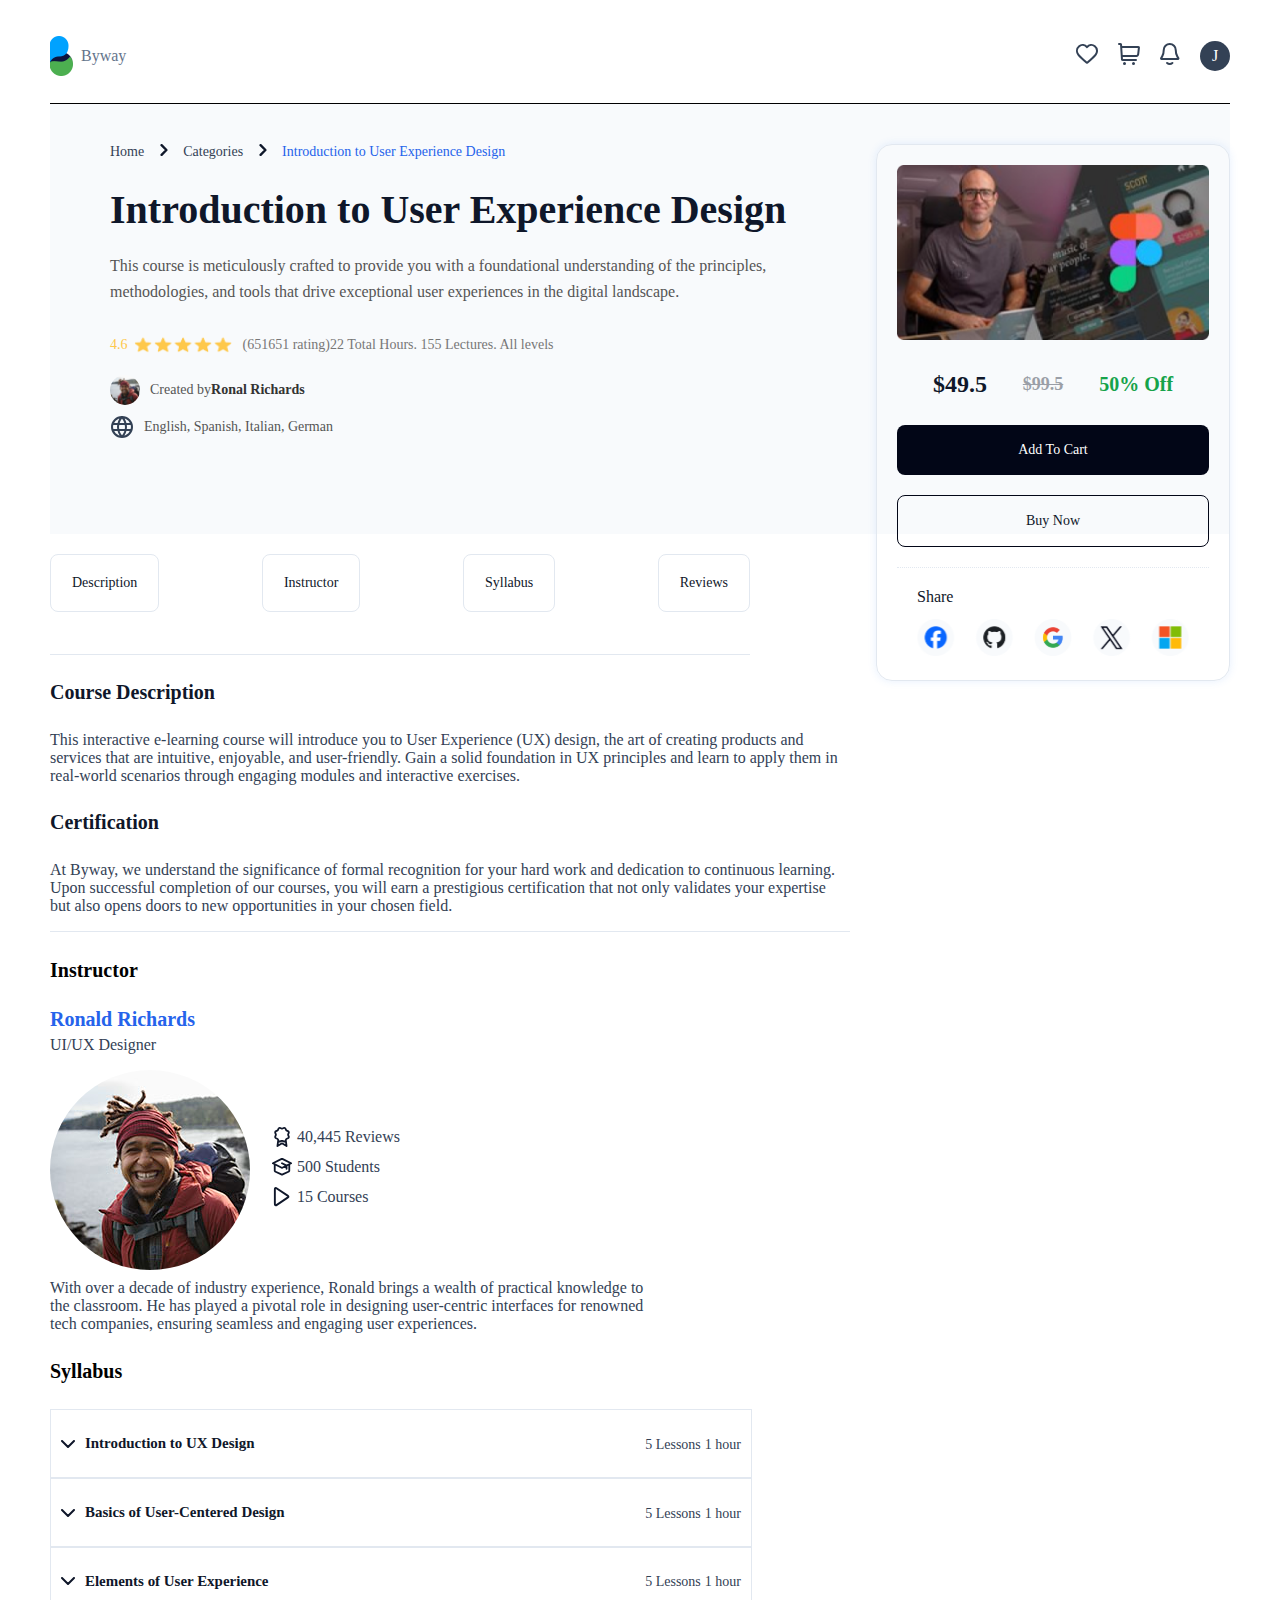
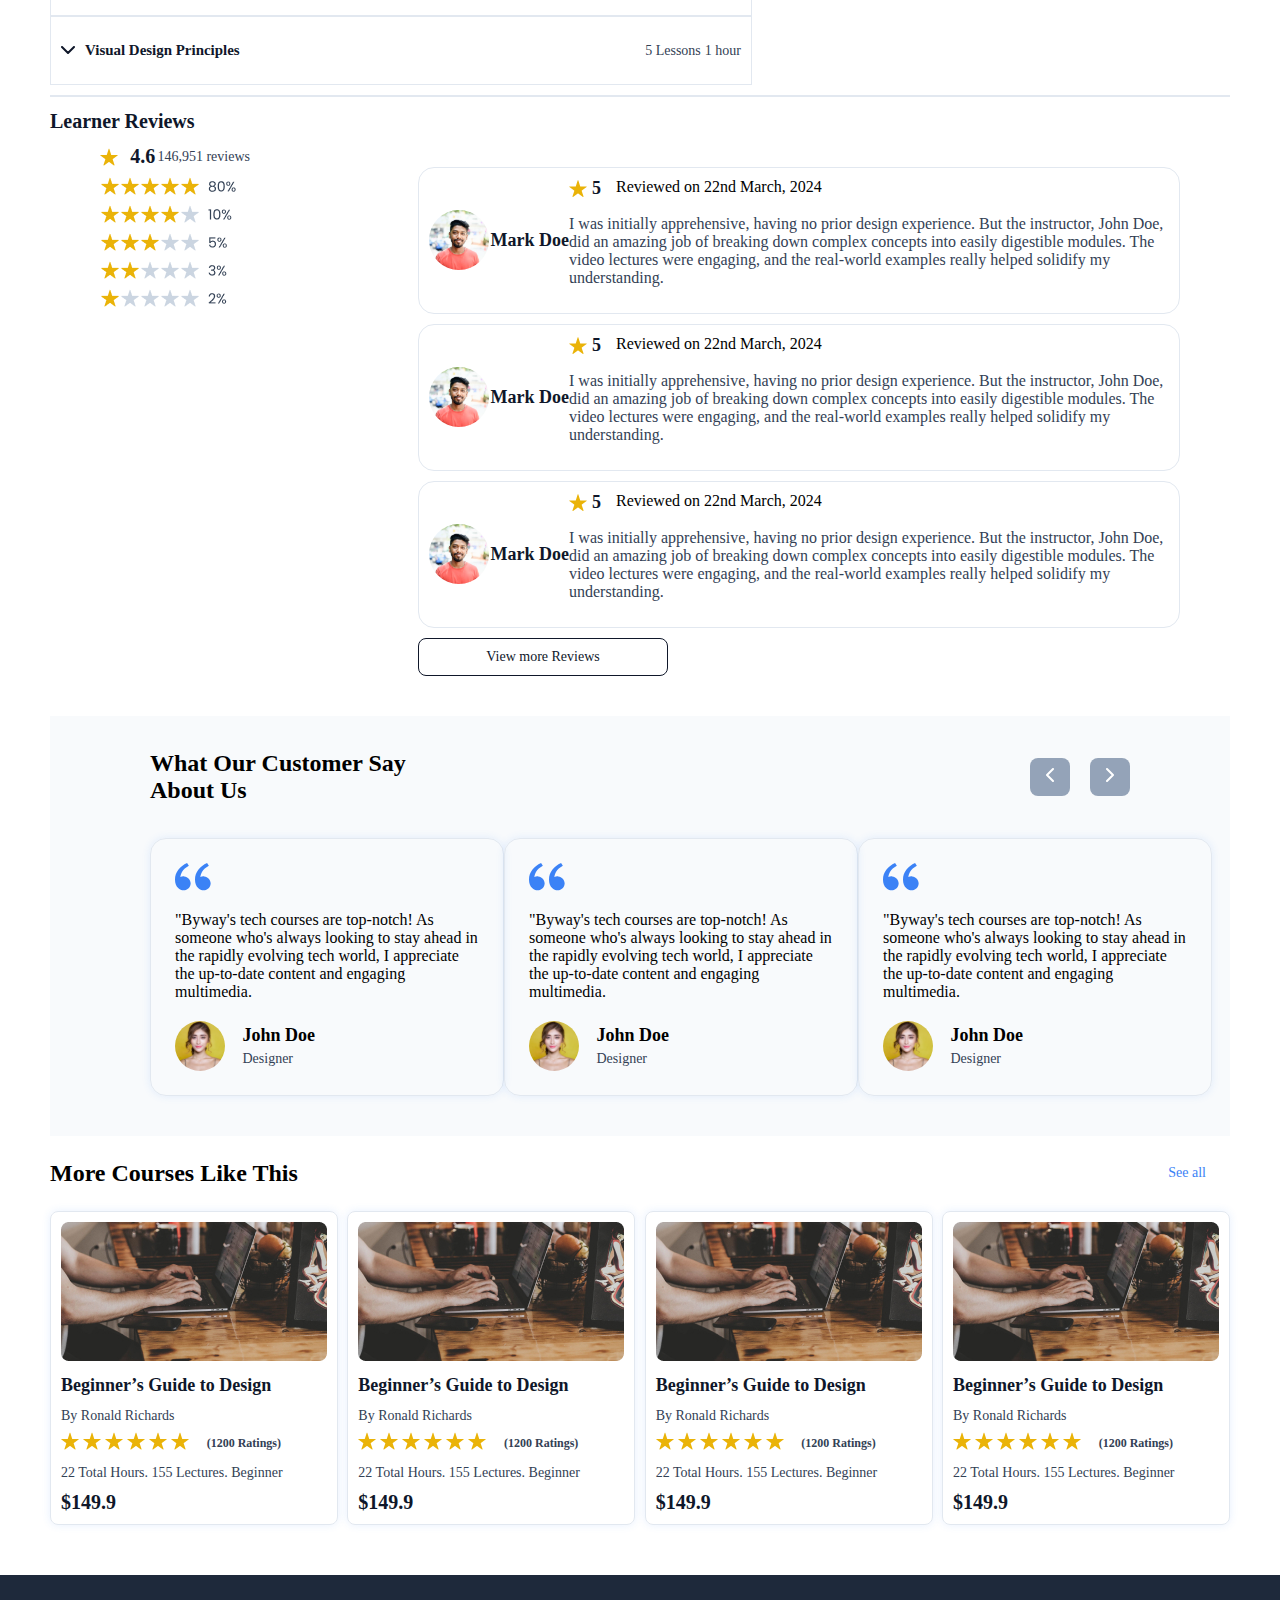
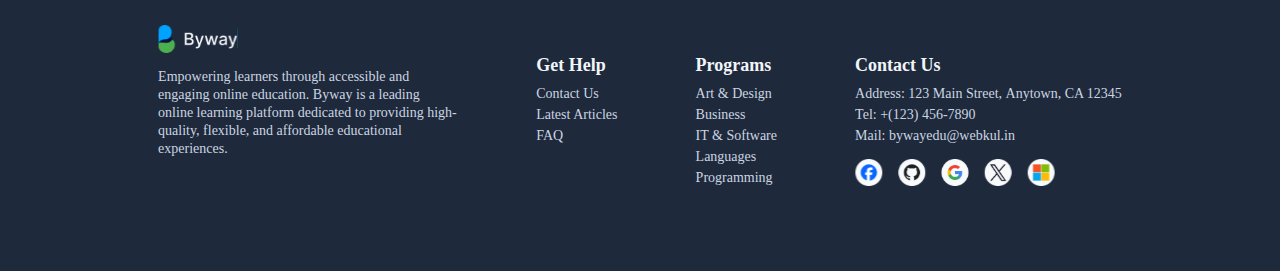
==== home.html @ c7a812f1 "project created" ====
<!DOCTYPE html>
<html lang="en">
<head>
    <meta charset="UTF-8">
    <meta name="viewport" content="width=device-width, initial-scale=1.0">
    <title>Home</title>
    <link rel="stylesheet" href="./css/style.css">
</head>
<body>
  <section id="Wrapper">
    <section class="Container">
        <section class="header">
            <div class="left">
                <a href="./home.html" class="logo">
                    <img src="./images/logo.svg" alt="Logo">
                    <h6>Byway</h6>
                </a>
            </div>
            <div class="right">
                <a href="">
                   <img src="./images/wishlist.svg" alt="">
                </a>
                <a href="" class="">
                    <img src="./images/cart.svg" alt="cart">
                </a>
                <a href="" class="">
                    <img src="./images/bell.svg" alt="">
                </a>
                <a href="" class="J-Bg">
                    J
                </a>
            </div>
        </section>
        <section class="Spotlight">
            <div class="left">
                <div class="Top">
                    <a href="">
                    <span>Home</span>
                    <img src="./images/short-arrow-right-black.svg" alt="">
                    <span>Categories</span>
                    <img src="./images/short-arrow-right-black.svg" alt="">
                    <span class="Diff">Introduction to User Experience Design</span>
                    </a>
                </div>
                <h1>Introduction to User Experience Design</h1>
                <p>This course is meticulously crafted to provide you with a foundational understanding of the principles,
                     methodologies, and tools that drive exceptional user experiences in the digital landscape.</p>
                 <div class="Bottom">
                    <span class="Rating">4.6 </span>
                    <img src="./images/Rating.png" alt="5star-Rating">
                    <span >(651651 rating)</span>
                    <span>22 Total Hours. 155 Lectures. All levels</span>
                 </div>  
                 <div class="Author">
                    <img src="./images/span-8.svg" alt="">
                    <span>Created by</span>
                    <a href="">Ronal Richards</a>
                 </div>
                 <div class="Language">
                    <img src="./images/globe-02.svg" alt="Language image">
                    <span>English, Spanish, Italian, German</span>
                 </div>
            </div>
            <div class="right">
                <img src="./images/spotlight 2png.png" alt="">
                <div class="Price">
                    <h3>$49.5</h3>
                    <h5>$99.5</h5>
                    <h4>50% Off</h4>
                </div>
                <div class="Spotlight-Button">
                    <a href="" class="spotlightButton">Add To Cart</a>
                    <a href="" class="spotlightButton">Buy Now</a>
                </div>
             
                <div class="Share">
                    <p>Share</p>
                    <a href="https://www.facebook.com"><img src="./images/image 3.svg" alt=""></a>
                </div>
            </div>
        </section>
        <section class="Courses-Description">
            <div class="CourseHead">
                <div class="Button">
                    <a href="">Description</a>
                </div>
                <div class="Button">
                    <a href="">Instructor</a>
                </div>
                <div class="Button">
                    <a href="">Syllabus</a>
                </div>
                <div class="Button">
                    <a href="">Reviews</a>
                </div>
            </div>
            <div class="CoursesDescription">
                <h4>Course Description</h4>
                <p>This interactive e-learning course will introduce you to User Experience (UX) design, the art of creating products and services that are intuitive, enjoyable, and user-friendly.
                     Gain a solid foundation in UX principles and learn to apply them in real-world scenarios through engaging modules and interactive exercises. 
                </p>
                <h4>Certification</h4>
                <p>
                    At Byway, we understand the significance of formal recognition for your hard work and dedication to continuous learning. Upon successful completion of our courses, you will earn a prestigious certification 
                    that not only validates your expertise but also opens doors to new opportunities in your chosen field.
                </p>
            </div>
            <div class="Instractor">
                <h4>Instructor</h4>
                <h4>Ronald Richards</h4>
                <p>UI/UX Designer</p>
                <div class="InstructorCard">
                    <div class="left">
                        <img src="./images/span-8.svg" alt="">
                    </div>
                    <div class="right">
                        <div class="icon">
                            <img src="./images/achive.svg" alt="">
                            <p>40,445 Reviews</p>
                        </div>
                        <div class="icon">
                            <img src="./images/cap.svg" alt="">
                            <p>500 Students</p>
                        </div>
                        <div class="icon">
                            <img src="./images/play.svg" alt="">
                            <p>15 Courses</p>
                        </div>
                    </div>
                </div>
                <p>
                    With over a decade of industry experience, Ronald brings a wealth of practical knowledge to the classroom. He has played a pivotal role in designing user-centric
                    interfaces for renowned tech companies, ensuring seamless and engaging user experiences.
                </p>
            </div>
            <div class="Sylabus">
                    <h4>Syllabus</h4>
                    <div class="Dropdown">
                        <div class="left">
                            <a href="">
                                <img src="./images/arrow-down.svg" alt="">
                                <h5>Introduction to UX Design</h5>
                            </a>
                        </div>
                        <div class="right">
                            <span>5 Lessons</span>
                            <span>1 hour</span>
                        </div>
                    </div>
                    <div class="Dropdown">
                        <div class="left">
                            <a href="">
                                <img src="./images/arrow-down.svg" alt="">
                                <h5>Basics of User-Centered Design</h5>
                            </a>
                        </div>
                        <div class="right">
                            <span>5 Lessons</span>
                            <span>1 hour</span>
                        </div>
                    </div>
                    <div class="Dropdown">
                        <div class="left">
                            <a href="">
                                <img src="./images/arrow-down.svg" alt="">
                                <h5>Elements of User Experience</h5>
                            </a>
                        </div>
                        <div class="right">
                            <span>5 Lessons</span>
                            <span>1 hour</span>
                        </div>
                    </div>
                    <div class="Dropdown">
                        <div class="left">
                            <a href="">
                                <img src="./images/arrow-down.svg" alt="">
                                <h5>Visual Design Principles</h5>
                            </a>
                        </div>
                        <div class="right">
                            <span>5 Lessons</span>
                            <span>1 hour</span>
                        </div>
                    </div>
            </div>
        </section>
        <section class="Review">
            <h1>Learner Reviews</h1>
            <div class="Container">
                <div class="Left">
                    <div class="rate">
                        <img src="./images/star.svg" alt="star">
                        <h2>4.6</h2>
                        <span>146,951 reviews</span>
                    </div>
                    <img src="./images/stars.png" alt="">
                </div>
                <div class="Right">
                    <div class="ReviewCard">
                        <div class="LeftItem">
                            <img src="./images/span-6.svg" alt="">
                            <h5>Mark Doe</h5>
                        </div>
                        <div class="RightItem">
                            <div class="ItemHead">
                                <img src="./images/star.svg" alt="">
                                <h5>5</h5>
                                <span>Reviewed on 22nd March, 2024</span>
                            </div>
                            <p>
                                I was initially apprehensive, having no prior design experience. But the instructor, John Doe, did an amazing job of breaking down complex concepts into easily digestible modules.
                                The video lectures were engaging, and the real-world examples really helped solidify my understanding.
                            </p>
                        </div>
                    </div>
                    <div class="ReviewCard">
                        <div class="LeftItem">
                            <img src="./images/span-6.svg" alt="">
                            <h5>Mark Doe</h5>
                        </div>
                        <div class="RightItem">
                            <div class="ItemHead">
                                <img src="./images/star.svg" alt="">
                                <h5>5</h5>
                                <span>Reviewed on 22nd March, 2024</span>
                            </div>
                            <p>
                                I was initially apprehensive, having no prior design experience. But the instructor, John Doe, did an amazing job of breaking down complex concepts into easily digestible modules.
                                The video lectures were engaging, and the real-world examples really helped solidify my understanding.
                            </p>
                        </div>
                    </div>
                    <div class="ReviewCard">
                        <div class="LeftItem">
                            <img src="./images/span-6.svg" alt="">
                            <h5>Mark Doe</h5>
                        </div>
                        <div class="RightItem">
                            <div class="ItemHead">
                                <img src="./images/star.svg" alt="">
                                <h5>5</h5>
                                <span>Reviewed on 22nd March, 2024</span>
                            </div>
                            <p>
                                I was initially apprehensive, having no prior design experience. But the instructor, John Doe, did an amazing job of breaking down complex concepts into easily digestible modules.
                                The video lectures were engaging, and the real-world examples really helped solidify my understanding.
                            </p>
                        </div>
                    </div>
                    <div class="button">
                        <a href="">View more Reviews</a>
                    </div>
                </div>
            </div>
        </section>
        <section id="Quotes-Cards">
            <div class="Card-Header">
                <div class="left">
                    <h3>What Our Customer Say About Us</h3>
                </div>
                <div class="right">
                    <div class="arrow">
                        <a href=""><img src="./images/short-arrow-left.svg" alt=""></a>
                    </div>
                    <div class="arrow">
                        <a href=""><img src="./images/short-arrow-right.svg" alt=""></a>
                    </div>
                </div>
            </div>
            <div class="Quotes">
                <div class="Item-Card">
                    <img src="./images/quotes.svg" alt="">
                    <p>"Byway's tech courses are top-notch! As someone who's always looking to stay ahead in the rapidly evolving tech world, I appreciate the up-to-date content and engaging multimedia. </p>
                    <div class="Card-Bottom">
                        <div class="Bottom-Image">
                            <img src="./images/span-7.svg" alt="">
                        </div>
                        <div class="Card-bottomText">
                            <h5>John Doe</h5>
                            <span>Designer</span>
                        </div>
                    </div>
                </div>
                <div class="Item-Card">
                    <img src="./images/quotes.svg" alt="">
                    <p>"Byway's tech courses are top-notch! As someone who's always looking to stay ahead in the rapidly evolving tech world, I appreciate the up-to-date content and engaging multimedia. </p>
                    <div class="Card-Bottom">
                        <div class="Bottom-Image">
                            <img src="./images/span-7.svg" alt="">
                        </div>
                        <div class="Card-bottomText">
                            <h5>John Doe</h5>
                            <span>Designer</span>
                        </div>
                    </div>
                </div>
                <div class="Item-Card">
                    <img src="./images/quotes.svg" alt="">
                    <p>"Byway's tech courses are top-notch! As someone who's always looking to stay ahead in the rapidly evolving tech world, I appreciate the up-to-date content and engaging multimedia. </p>
                    <div class="Card-Bottom">
                        <div class="Bottom-Image">
                            <img src="./images/span-7.svg" alt="">
                        </div>
                        <div class="Card-bottomText">
                            <h5>John Doe</h5>
                            <span>Designer</span>
                        </div>
                    </div>
                </div>
        </section>
        <section id="Categories">
        <section class="Courses">
            <div class="Course-header">
              <h3>More Courses Like This</h3>
              <a class="Button" href="">See all</a>
            </div>
            <div class="Course-Card">
              <div class="Item-Card">
                <img src="./images/bg.jpg" alt="Course Image" class="CourseImage">
                <h5>Beginner’s Guide to Design</h5>
                <span>By Ronald Richards</span>
                <div class="rating">
                  <div class="left">
                    <img src="./images/star.svg" alt="Star Icon" class="Icon">
                    <img src="./images/star.svg" alt="Star Icon" class="Icon">
                    <img src="./images/star.svg" alt="Star Icon" class="Icon">
                    <img src="./images/star.svg" alt="Star Icon" class="Icon">
                    <img src="./images/star.svg" alt="Star Icon" class="Icon">
                    <img src="./images/star.svg" alt="Star Icon" class="Icon">
                  </div>
                  <div class="right">
                    <p>(1200 Ratings)</p>
                  </div>
                </div>
                <span>22 Total Hours. 155 Lectures. Beginner</span>
                <h4>$149.9</h4>
              </div>
              <div class="Item-Card">
                <img src="./images/bg.jpg" alt="Course Image" class="CourseImage">
                <h5>Beginner’s Guide to Design</h5>
                <span class="author">By Ronald Richards</span>
                <div class="rating">
                  <div class="left">
                    <img src="./images/star.svg" alt="Star Icon" class="Icon">
                    <img src="./images/star.svg" alt="Star Icon" class="Icon">
                    <img src="./images/star.svg" alt="Star Icon" class="Icon">
                    <img src="./images/star.svg" alt="Star Icon" class="Icon">
                    <img src="./images/star.svg" alt="Star Icon" class="Icon">
                    <img src="./images/star.svg" alt="Star Icon" class="Icon">
                  </div>
                  <div class="right">
                    <p>(1200 Ratings)</p>
                  </div>
                </div>
                <span>22 Total Hours. 155 Lectures. Beginner</span>
                <h4>$149.9</h4>
              </div>
              <div class="Item-Card">
                <img src="./images/bg.jpg" alt="Course Image" class="CourseImage">
                <h5>Beginner’s Guide to Design</h5>
                <span>By Ronald Richards</span>
                <div class="rating">
                  <div class="left">
                    <img src="./images/star.svg" alt="Star Icon" class="Icon">
                    <img src="./images/star.svg" alt="Star Icon" class="Icon">
                    <img src="./images/star.svg" alt="Star Icon" class="Icon">
                    <img src="./images/star.svg" alt="Star Icon" class="Icon">
                    <img src="./images/star.svg" alt="Star Icon" class="Icon">
                    <img src="./images/star.svg" alt="Star Icon" class="Icon">
                  </div>
                  <div class="right">
                    <p>(1200 Ratings)</p>
                  </div>
                </div>
                <span>22 Total Hours. 155 Lectures. Beginner</span>
                <h4>$149.9</h4>
              </div>
              <div class="Item-Card">
                <img src="./images/bg.jpg" alt="Course Image" class="CourseImage">
                <h5>Beginner’s Guide to Design</h5>
                <span>By Ronald Richards</span>
                <div class="rating">
                  <div class="left">
                    <img src="./images/star.svg" alt="Star Icon" class="Icon">
                    <img src="./images/star.svg" alt="Star Icon" class="Icon">
                    <img src="./images/star.svg" alt="Star Icon" class="Icon">
                    <img src="./images/star.svg" alt="Star Icon" class="Icon">
                    <img src="./images/star.svg" alt="Star Icon" class="Icon">
                    <img src="./images/star.svg" alt="Star Icon" class="Icon">
                  </div>
                  <div class="right">
                    <p>(1200 Ratings)</p>
                  </div>
                </div>
                <span>22 Total Hours. 155 Lectures. Beginner</span>
                <h4>$149.9</h4>
              </div>
            </div>
          </section>
        </section>
    </section>
    <section id="Footer">
        <section class="Footer-section">
          <div class="LogoName">
            <div class="top">
              <a href="./home.html">
                <img src="./images/image 4.svg" alt="">
              </a>
            </div>
         
            <div class="bottom">
              <span>Empowering learners through accessible and engaging online education.
              Byway is a leading online learning
              platform dedicated to providing high-quality, flexible, and affordable educational experiences. </span>
            </div>
          </div>
          <div class="help">
            <h5>Get Help</h5>
            <a href="" class="button-Text">Contact Us</a>
            <a href="" class="button-Text">Latest Articles</a>
            <a href="" class="button-Text">FAQ</a>
          </div>
          <div class="help">
            <h5>Programs</h5>
            <a href="" class="button-Text">Art & Design</a>
            <a href="" class="button-Text">Business</a>
            <a href="" class="button-Text">IT & Software</a>
            <a href="" class="button-Text">Languages</a>
            <a href="" class="button-Text">Programming</a>
          </div>
          <div class="help">
            <h5>Contact Us</h5>
            <a href="" class="button-Text">Address: 123 Main Street, Anytown, CA 12345</a>
            <a href="" class="button-Text">Tel: +(123) 456-7890</a>
            <a href="" class="button-Text">Mail: bywayedu@webkul.in</a>
            <a href="https://www.facebook.com/" class="image">
              <img src="./images/image 3.svg" alt="scial-medias" class="social">
            </a>
          </div>
        </section>
  </section>
    
</body>
</html>
---- css/style.css ----
/* Reset some basic styles */
body, html, div, section, a {
    margin: 0;
    padding: 0;
}


#wrapper {
    width: 100%;
}

.Container {
    margin: 0 auto;
    padding: 0px  50px;
}

.header {
    padding-top: 10px;
    display: flex;
    justify-content: space-between;
    border-bottom: 1px solid #000;

}

.header .left {
}
.header .logo{
    text-decoration: none;
    display: flex;
    align-items: center;
}

.header .logo img {
    height: 40px;
}
.header .logo h6{
    font-size: 16px;
    font-weight: 500;
    color: #64748B;
}

.header .right {
    display: flex;
    align-items: center;
}

.header .right a {
    margin-left: 20px;
    text-decoration: none;
    color: #333;
}
.header .right a.J-Bg{
    width: 30px;
    height: 30px;
    border-radius:15px;
    color: #fff;
    background: #334155;
    display: flex;
    align-items: center;
    justify-content: center;
    font-size: 16px;
    font-weight: 500;
}

.right .Login, .header .right .signup {
    padding: 10px 20px;
    border: 1px solid #333;
    border-radius: 5px;
    transition: background 0.3s ease;
}

.header .right .Login:hover, .header .right .signup:hover {
    background: #333;
    color: #fff;
}

.header .right .signup {
    background: #f4f4f4;
    color: #333;
}

.header .right .signup:hover {
    background: #333;
    color: #fff;
}
section.content{
    display: flex;
    justify-content: space-between;
    margin-top:40px;
    margin-bottom: 20px;
}
section.content div.left {
    width:400px;
}
section.content div.left h1{
    font-size: 40px;
    font-weight: 700;
    line-height: 48px;
}
section.content div.left p{
    font-size: 16px;
    font-weight: 400;
    line-height: 25.6px;
}
section.content div.left a.button{
    padding:10px 24px;
    background: #3B82F6;
    border-radius: 8px;
    font-size: 14px;
    font-weight: 500;
    color:#fff;
    text-decoration: none;
   
    
}
section.content div.right{
    margin-right: 40px;
}
#count{}
#count div.Container {
    background: #F8FAFC;
    height: auto; 
    min-height: 100px;
    display: flex;
    justify-content: space-between;
    align-items: center; 
    padding: 10px 40px; 
}

#count div.Container div.Number {
    display: flex;
    flex-direction: column;
    align-items: center;
    border-right: 4px dotted  #E2E8F0;
    padding-right: 100px; 
}
#count div.Container div.Number:last-child{
    padding-right: 0;
    border-right: none;
}

#count div.Container div.Number h2 {
    font-size: 32px;
    font-weight: 600;
    color: #0F172A;
    margin: 0; 
}

#count div.Container div.Number p {
    font-size: 14px;
    font-weight: 400;
    color: #0F172A;
    margin: 0; 
    padding-top: 5px;
}
section#Categories{
}

section#Categories section.Cards{}
section#Categories section.Cards div.header{
    display: flex;
    justify-content: space-between;
    border-bottom: none;
    align-items: center;
    margin-top: 20px;
    margin-bottom: 20px;
}
section#Categories section.Cards div.header h3{
    font-size: 24px;
    font-weight: 600;
    color: #0F172A;
}
section#Categories section.Cards div.header a.Button{
    padding: 10px 24px;
    border-radius: 8px;
    text-decoration: none;
    font-size: 14px;
    font-weight: 500;
    color: #3B82F6;
}
section#Categories section.Cards div.Courses{
    display: flex;
    justify-content: space-between;
}
section#Categories section.Cards div.Courses div.Category-card{
    padding: 20px 60px;
    box-shadow: 0px 0px 8px 0px #3B82F61F;
    display: flex;
    flex-direction: column;
    align-items:center;
    border: 1px solid #E2E8F0;
    border-radius: 16px;
}
section#Categories section.Cards div.Courses div.Category-card h4{
    font-size: 20px;
    font-weight: 600;
    color:  #0F172A;
    margin: 0;
}
section#Categories section.Cards div.Courses div.Category-card p{
    font-size: 16px;
    font-weight: 400;
    color: #0F172A;
    margin-top: 10px;
}
section#Categories section.Cards div.Courses div.Category-card div.Icon-Bg{
    width: 70px;
    height: 70px;
    border-radius: 50%;
    background:  #E0F2FE;
    display: flex;
    justify-content: center;
    align-items: center;
    margin-bottom: 10px;
}
#Categories section.Courses{

}
#Categories section.Courses div.Course-header{
    display: flex;
    justify-content: space-between;
    border: none;
    align-items: center;

}
#Categories section.Courses div.Course-header h3{
    font-size: 24px;
    font-weight: 600;
}
#Categories section.Courses div.Course-header a.Button{
    text-decoration: none;
    padding: 10px 24px;
    border-radius: 8px;
    font-size: 14px;
    color: #3B82F6;

 
}
#Categories section.Courses div.Course-Card{
    display: flex;
    justify-content: space-between;
}
#Categories section.Courses div.Course-Card div.Item-Card{
    box-shadow: 0px 0px 8px 0px #3B82F61F;
    border: 1px solid #E2E8F0;
    padding: 10px;
    border-radius: 8px;
}
#Categories section.Courses div.Course-Card div.Item-Card h5{
    font-size: 18px;
    font-weight: 600;
    color:#0F172A;
    margin-top: 10px;
    margin-bottom: 10px;
}
#Categories section.Courses div.Course-Card div.Item-Card span.author{
    font-size: 14px;
    font-weight: 400;
    color: #334155;


}
#Categories section.Courses div.Course-Card div.Item-Card div.rating{
    width: 220px;
    display: flex;
    justify-content: space-between;
    align-items: center;
}
#Categories section.Courses div.Course-Card div.Item-Card div.rating div.right p{
    font-size: 12px;
    font-weight: 600;
    color:#334155;
}
#Categories section.Courses div.Course-Card div.Item-Card span{
    font-size: 14px;
    font-weight: 400;
    color: #334155;
}
#Categories section.Courses div.Course-Card div.Item-Card h4{
    font-size: 20px;
    font-weight: 600;
    color: #0F172A;
    margin-top: 10px;
    margin-bottom: 0;
}
#Categories section.Courses div.Course-Card div.Item-Card div.rating-1{
    display: flex;
    justify-content: space-between;
    align-items: center;
}
#Categories section.Courses div.Course-Card div.Item-Card div.rating-1 div.left div.Ins-Image{
    display: flex;
    justify-content: space-between;
    align-items: center;
}
#Categories section.Courses div.Course-Card div.Item-Card div.rating div.left div.Ins-Image img.Icon{
}
#Categories section.Courses div.Course-Card div.Item-Card div.rating-1 div.left div.Ins-Image p{
  margin-left: 5px;
}
#Quotes-Cards{
    background:  #F8FAFC;
    margin-top: 40px;

}
#Quotes-Cards div.Card-Header{
    display: flex;
    justify-content: space-between;
    align-items: center;
    padding: 10px 100px;
}
#Quotes-Cards div.Card-Header div.left{
    width: 300px;

}
#Quotes-Cards div.Card-Header div.left h3{
    font-size: 24px;
    font-weight: 600;
    color: #000000;
}
#Quotes-Cards div.Card-Header div.right{
    width: 100px;
    display: flex;
    justify-content: space-between;
}
#Quotes-Cards div.Card-Header div.right div.arrow{
    padding: 10px 16px;
    border-radius: 8px;
    background: #94A3B8;
}
#Quotes-Cards div.Card-Header div.right div.arrow img{
    color:#fff;
}
#Quotes-Cards div.Quotes{
    width: 90%;
    display: flex;
    justify-content: space-between;
    align-items: center;
    margin-left: 100px;
}
#Quotes-Cards div.Quotes div.Item-Card{
    width: 400px;
    box-shadow: 0px 0px 8px 0px #3B82F61F;
    border: 1px solid  #E2E8F0;
    border-radius: 16px;
    padding: 24px;
    margin-bottom: 40px;
}
#Quotes-Cards div.Quotes div.Item-Card p{
    font-size: 16px;
    font-weight: 400;
    color: #000000;
    

}
#Quotes-Cards div.Quotes div.Item-Card div.Card-Bottom{
    width: 140px;
    display: flex;
    justify-content: space-between;
    align-items: center;
    margin-top: 20px;
}
#Quotes-Cards div.Quotes div.Item-Card div.Card-Bottom div.Bottom-Image{
    width: 50px;
    height: 50px;
    border-radius: 50%;
    overflow: hidden;
    display: flex;
    align-items: center;
    justify-content: center;
    margin-right: 5px;
}
#Quotes-Cards div.Quotes div.Item-Card div.Card-Bottom div.Bottom-Image img{
    
}
#Quotes-Cards div.Quotes div.Item-Card div.Card-bottomText{
    margin: 0;
    display: flex;
    flex-direction: column;
    align-items: flex-start;
    justify-content: center;
}
#Quotes-Cards div.Quotes div.Item-Card div.Card-bottomText h5{
    font-size: 18px;
    font-weight: 600;
    margin-bottom: 5px;
    margin-top: 0;
}
#Quotes-Cards div.Quotes div.Item-Card div.Card-bottomText span{
    font-size: 14px;
    font-weight: 400;
    color: #334155;
}

#Instruction{}
#Instruction div.Instructor{
    display: flex;
    justify-content: space-between;
    align-items: center;
    padding:50px 200px ;
}
#Instruction div.Instructor div.left{

}
#Instruction div.Instructor div.right{
    width: 500px;
}
#Instruction div.Instructor div.right h4{
    font-size: 20px;
    font-weight: 600;
    color: #000000;
}
#Instruction div.Instructor div.right p{
    font-size: 16px;
    font-weight: 400;
    color: #1D2939;
}
#Instruction div.Instructor div.right a.longButton{
    width: 200px;
    padding: 10px 24px;
    border-radius: 8px;
    background: #020617;
    color: #fff;
    font-size: 14px;
    font-weight: 500;
    text-decoration: none;
    display: flex;
    align-items: center;
}
#Instruction div.Instructor div.right a.longButton img{
    margin-left: 10px;
}
#Instruction div.Instructor div.right a.longButton-1{
    width: 140px;
    padding: 10px 24px;
    border-radius: 8px;
    background: #020617;
    color: #fff;
    font-size: 14px;
    font-weight: 500;
    text-decoration: none;
    display: flex;
    align-items: center;
}
#Instruction div.Instructor div.right a.longButton-1 img{
    margin-left: 10px;
}
#Footer{
    background: #1E293B;
    margin-top: 50px;
}
#Footer  .Footer-section{
    padding-top: 50px;
    padding-left: 80px;
    padding-right: 80px;
    padding-bottom: 80px;
    display: flex;
    justify-content: space-evenly;

}
#Footer  .Footer-section .LogoName {
}
#Footer  .Footer-section .LogoName div.top{
    width: 80px;
    margin-bottom: 10px;
}
#Footer  .Footer-section .LogoName div.top img{
    width: 100%;
}
#Footer  .Footer-section .LogoName div.bottom{
     width: 300px;

}
#Footer  .Footer-section .LogoName div.bottom span{
    font-size: 14px;
    font-weight: 400;
    color:  #CBD5E1;
}
#Footer  .Footer-section .help{
    display: flex;
    flex-direction: column;
}
#Footer  .Footer-section .help h5{
    font-size: 18px;
    font-weight: 600;
    color: #F1F5F9;
    margin-bottom: 10px;
}
#Footer  .Footer-section .help a.button-Text{
    font-size: 14px;
    font-weight: 500;
    text-decoration: none;
    color: #CBD5E1;
    margin-bottom: 5px;

}
#Footer  .Footer-section .help img.social{
    margin-top: 10px;
    width: 200px;
}
.Spotlight {
    padding: 40px 60px;
    display: flex;
    justify-content: space-between;
    background: #F8FAFC;
    height: 350px;
    position: relative;
}

.Spotlight .left {
    max-width: 700px;
}

.Spotlight .Top {
    display: flex;
    align-items: center;
    font-size: 14px;
    color: #777;
    margin-bottom: 20px;
}
.Spotlight .Top a{
    text-decoration: none;
}
.Spotlight .Top a span{
    color: #334155;
    font-size: 14px;
    font-weight: 500;
}
.Spotlight .Top span.Diff{
    color: #2563EB;
}

.Spotlight .Top img {
    margin: 0 10px;
    width: 12px;
    height: 12px;
}

.Spotlight h1 {
    font-size: 40px;
    font-weight: 700;
    margin-bottom: 20px;
    color: #0F172A;
}

.Spotlight p {
    font-size: 16px;
    line-height: 1.6;
    color: #555;
    margin-bottom: 30px;
}

.Spotlight .Bottom {
    display: flex;
    align-items: center;
    font-size: 14px;
    color: #777;
    margin-bottom: 20px;
}

.Spotlight .Bottom .Rating {
    font-weight: 500;
    color:  #FEC84B;
    margin-right: 5px;
}

.Spotlight .Bottom img {
    width: 100px;
    height: 20px;
    margin-right: 10px;
}

.Spotlight .Author,
.Spotlight .Language {
    display: flex;
    align-items: center;
    font-size: 14px;
    color: #555;
    margin-bottom: 10px;
}

.Spotlight .Author img{
    width: 30px;
    height: 30px;
    border-radius: 15px;
    margin-right: 10px;
}
.Spotlight .Language img {
    margin-right: 10px;
    width: 24px;
    height: 24px;
}

.Spotlight .Author a {
    color: #333;
    text-decoration: none;
    font-weight: bold;
}
.Spotlight .right{
    box-shadow: 0px 0px 8px 0px #3B82F61F;
    border: 1px solid #E2E8F0;
    border-radius: 16px;
    padding: 20px;
    position: absolute;
    left: 70%;

}
.Spotlight .right img{
    width: 100%;
}
.Spotlight .right .Price{
    display: flex;
    align-items: center;
    justify-content: space-evenly;
}
.Spotlight .right .Price h3{
    font-size: 24px;
    font-weight: 600;
    color:  #0F172A;
}
.Spotlight .right .Price h5{
    font-size: 18px;
    font-weight: 600;
    color:  #0F172A;
    opacity:0.4;
    text-decoration-line: line-through;
}
.Spotlight .right .Price h4{
    font-size: 20px;
    font-weight: 600;
    color:  #16A34A;
}
.Spotlight .right div.Spotlight-Button{
    display: flex;
    flex-direction: column;

}
.Spotlight .right div.Spotlight-Button a.spotlightButton{
    padding: 10px 24px;
    border-radius: 8px;
    background: #020617;
    color: #fff;
    margin-bottom: 20px;
    text-decoration: none;
    font-size: 14px;
    font-weight: 500;
    display: flex;
    align-items: center;
    justify-content: center;
    height: 30px;

}
.Spotlight .right div.Spotlight-Button a.spotlightButton:nth-child(2){
    border:1px solid  #020617;
    background: transparent;
    color: #0F172A;
    font-size: 14px;
    font-weight: 500;
    margin-bottom: 0;
}
.Spotlight .right div.Share{
    padding: 0px 20px;
    border-top: 1px dotted  #E2E8F0;
    margin-top: 20px;
}
.Spotlight .right div.Share p{
    font-size: 16px;
    font-weight: 500;
    color: #0F172A;
    margin-bottom: 10px;
}
.Spotlight .right div.Share a{}
.Spotlight .right div.Share a img{}
.Courses-Description{
    margin-top: 20px;
    border-bottom: 1px solid #E2E8F0;
}
.Courses-Description div.CourseHead{
    display: flex;
    justify-content: space-between;
    width: 700px;
    margin-bottom: 10px;
    border-bottom: 1px solid #E2E8F0;
    height: 100px;
}
.Courses-Description div.CourseHead div.Button{
    padding: 18px 21px;
    border-radius: 8px;
    border:1px solid #E2E8F0;
    height: 20px;
}
.Courses-Description div.CourseHead div.Button a{
    text-decoration: none;
    font-size: 14px;
    font-weight: 400;
    color:  #0F172A;

}
.Courses-Description div.CoursesDescription{
    width: 800px;
    border-bottom:1px solid #E2E8F0 ;
}
.Courses-Description div.CoursesDescription h4{
    font-size: 20px;
    font-weight: 600;
    color:  #0F172A;
}
.Courses-Description div.CoursesDescription p{
    font-size: 16px;
    font-weight: 400;
    color: #334155;
}
.Courses-Description div.Instractor{
    width: 600px;
}
.Courses-Description div.Instractor h4{
    font-size: 20px;
    font-weight: 600;
}
.Courses-Description div.Instractor h4:nth-child(2){
    color: #2563EB;
    margin-bottom: 0;
}
.Courses-Description div.Instractor p{
    font-size: 16px;
    font-weight: 400;
    color: #334155;
    margin-top: 5px;
}
.Courses-Description div.Instractor div.InstructorCard{
    display: flex;
    justify-content: space-between;
    align-items: center;
    width: 350px;
}
.Courses-Description div.Instractor div.InstructorCard div.left{
    margin-right: 10px;
}
.Courses-Description div.Instractor div.InstructorCard div.left img{
    width: 200px;
    height: 200px;
    border-radius: 100px;
}
.Courses-Description div.Instractor div.InstructorCard div.right{
 

}
.Courses-Description div.Instractor div.InstructorCard div.right div.icon{
    display: flex;
    align-items: center;
    margin-bottom: 10px;
}
.Courses-Description div.Instractor div.InstructorCard div.right div.icon img{
    width: 20px;
    height: 20px;
    margin-right: 5px;
}
.Courses-Description div.Instractor div.InstructorCard div.right p{
    margin: 0;
}
.Courses-Description div.Sylabus{
    border-bottom: 1px solid #E2E8F0  ;
}
.Courses-Description div.Sylabus h4{
    font-size: 20px;
    font-weight: 600;
}
.Courses-Description div.Sylabus{}
.Courses-Description div.Sylabus div.Dropdown{
    display: flex;
    align-items: center;
    justify-content: space-between;
    border: 1px solid #E2E8F0;
    width: 700px;
}
.Courses-Description div.Sylabus div.Dropdown:last-child{
    margin-bottom: 10px;
}
.Courses-Description div.Sylabus div.Dropdown div.left a{
    display: flex;
    align-items: center;
    text-decoration: none;
    font-size: 18px;
    font-weight: 600;
    color: #0F172A;
}
.Courses-Description div.Sylabus div.Dropdown div.left a img{
    margin-right: 10px;
    margin-left: 10px;
}
.Courses-Description div.Sylabus div.Dropdown div.right{
    margin-right: 10px;
}
.Courses-Description div.Sylabus div.Dropdown div.right span{
    font-size: 14px;
    font-weight: 400;
    color: #334155;
}
.Review{}
.Review h1{
    font-size: 20px;
    font-weight: 600;
    color:  #0F172A;
}
.Review div.Container{
    display: flex;
    justify-content: space-between;
}
.Review div.Container div.Left{
    width: 600px;
}
.Review div.Container div.Left div.rate{
    display: flex;
    align-items: center;
    justify-content: space-between;
    width: 150px;
    height: 20px;
    margin-bottom: 10px;
}
.Review div.Container div.Left div.rate img{
    margin-right: 10px;
}
.Review div.Container div.Left div.rate h2{
    font-size: 20px;
    font-weight: 600;
    color: #0F172A;
}
.Review div.Container div.Left div.rate span{
    font-size: 14px;
    font-weight: 500;
    color: #334155;
}
.Review div.Container div.Right{
    flex: 1;
    margin-top: 20px;
}
.Review div.Container div.Right div.ReviewCard{
    border: 1px solid #E2E8F0;
    border-radius: 16px;
    display: flex; 
    align-items: center;
    justify-content: space-between;
    padding: 10px;
    margin-bottom: 10px;
}
.Review div.Container div.Right div.ReviewCard div.LeftItem{
    display: flex;
    align-items: center;
    justify-content: space-between;
    width: 140px;
} 
.Review div.Container div.Right div.ReviewCard div.LeftItem h5{
    font-size: 18px;
    font-weight: 600;
    color: #0F172A;
}
.Review div.Container div.Right div.ReviewCard div.RightItem{
    width: 600px;
    display: flex;
    justify-content: center;
    flex-direction: column;
}

.Review div.Container div.Right div.ReviewCard div.RightItem div.ItemHead{
    display: flex;
}
.Review div.Container div.Right div.ReviewCard div.RightItem div.ItemHead h5{
    margin: 0;
    margin-right: 15px;
    margin-left: 5px;
    font-size: 18px;
    font-weight: 600;
    color: #0F172A;
}
.Review div.Container div.Right div.ReviewCard div.RightItem p{
    font-size: 16px;
    font-weight: 400;
    color:   #334155;
}
.Review div.Container div.Right div.button{
    padding:10px 24px;
    border: 1px solid #0F172A ;
    border-radius: 8px;
    width: 200px;
    display: flex;
    align-items: center;
    justify-content: center;
    margin-top: 10px;
}
.Review div.Container div.Right div.button a{
    text-decoration: none;
    font-size: 14px;
    font-weight: 500;
    color: #0F172A;
}
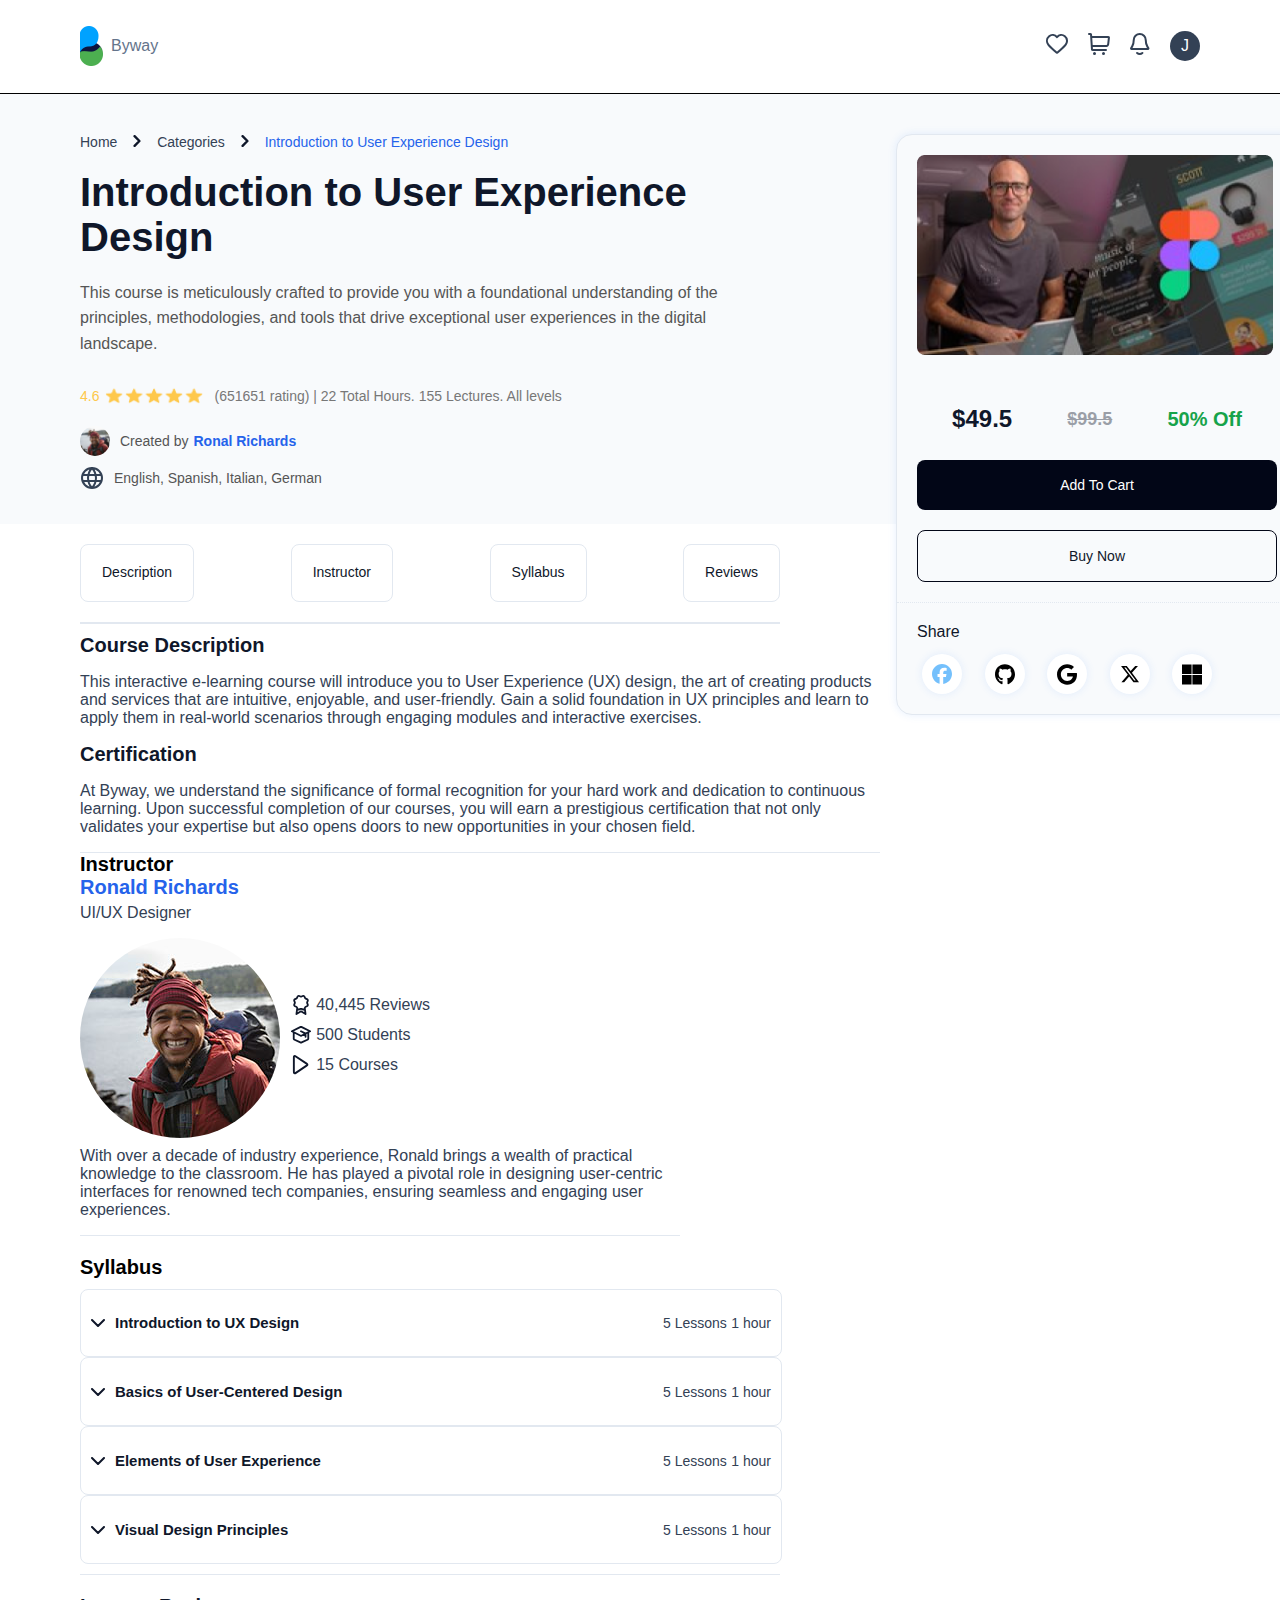
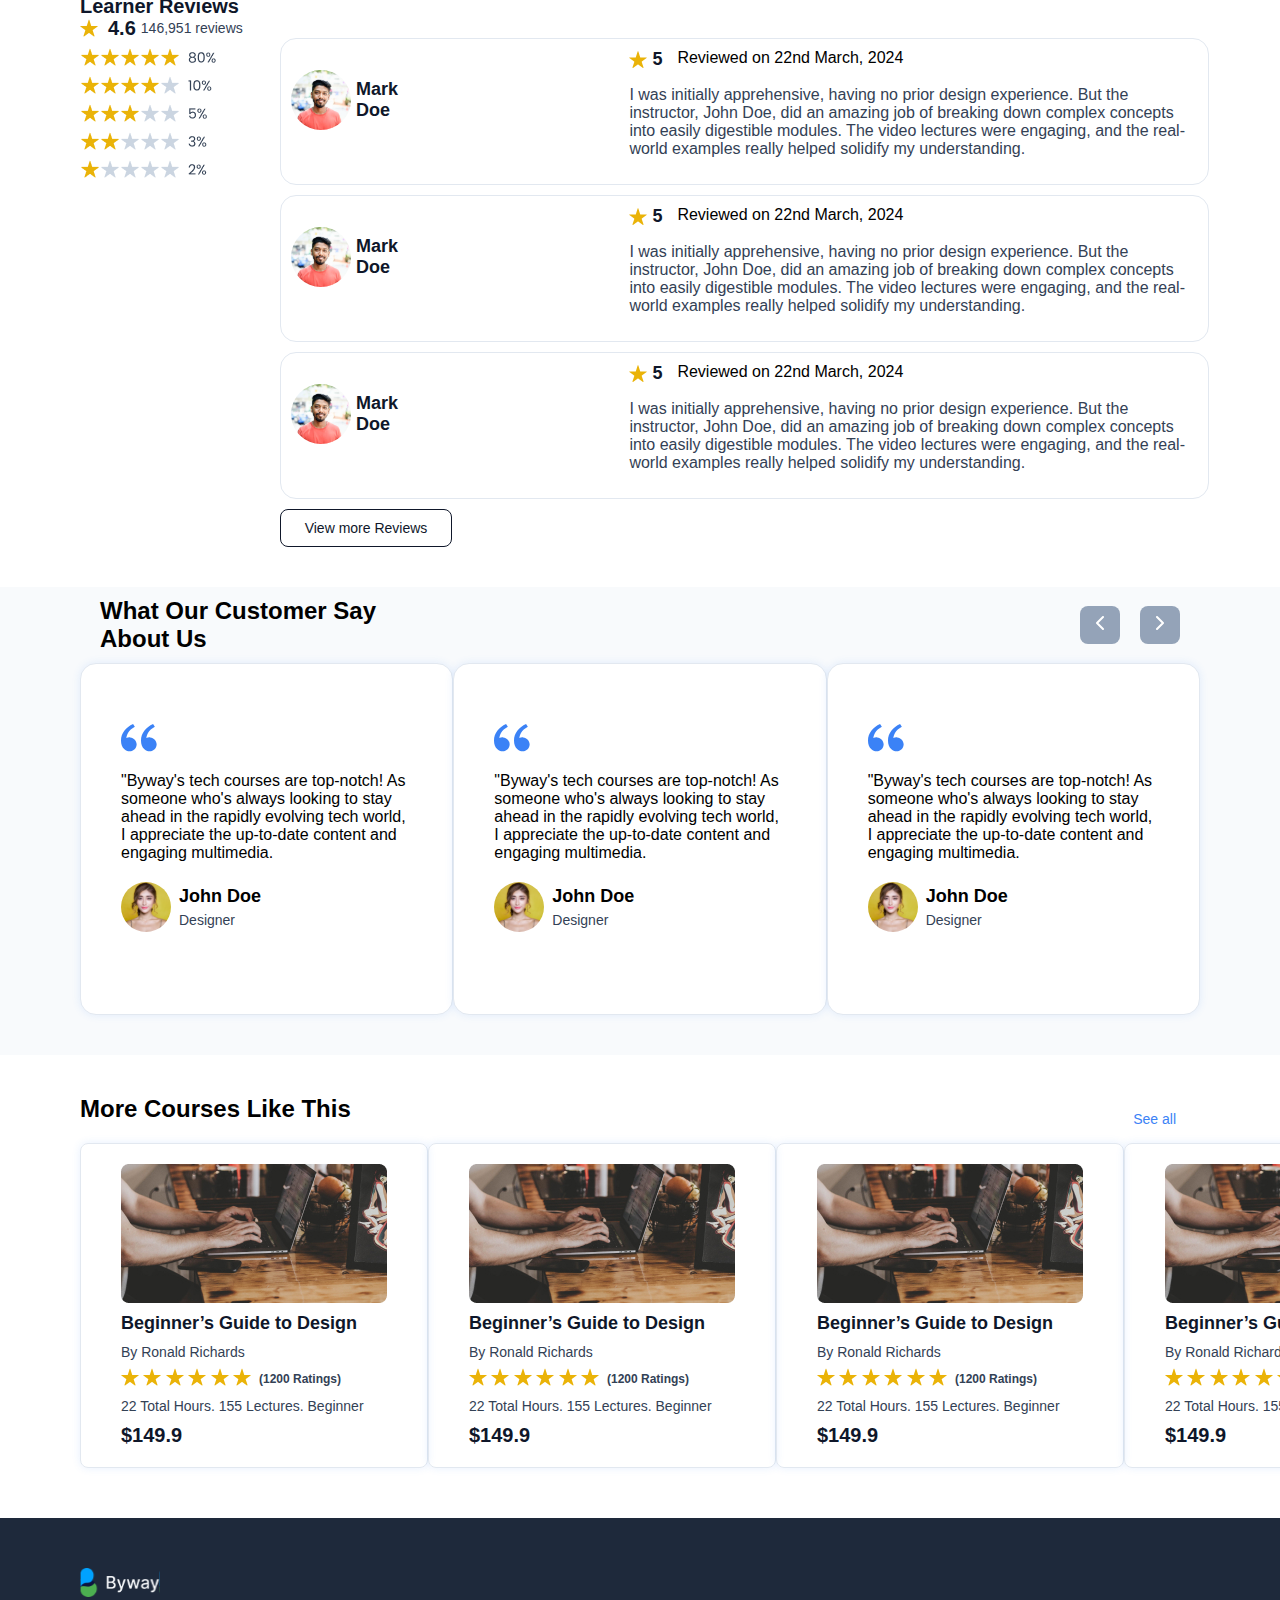
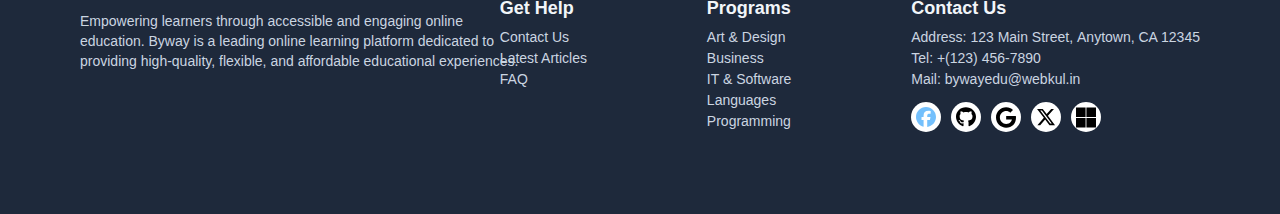
==== commit 21a3c8e9: "updated htnl and css" ====
--- a/home.html
+++ b/home.html
@@ -48,8 +48,9 @@
                  <div class="Bottom">
                     <span class="Rating">4.6 </span>
                     <img src="./images/Rating.png" alt="5star-Rating">
-                    <span >(651651 rating)</span>
-                    <span>22 Total Hours. 155 Lectures. All levels</span>
+                    <span >(651651 rating)
+                        |
+                        22 Total Hours. 155 Lectures. All levels</span>
                  </div>  
                  <div class="Author">
                     <img src="./images/span-8.svg" alt="">
@@ -62,7 +63,7 @@
                  </div>
             </div>
             <div class="right">
-                <img src="./images/spotlight 2png.png" alt="">
+                <img class="first" src="./images/spotlight 2png.png" alt="">
                 <div class="Price">
                     <h3>$49.5</h3>
                     <h5>$99.5</h5>
@@ -75,7 +76,23 @@
              
                 <div class="Share">
                     <p>Share</p>
-                    <a href="https://www.facebook.com"><img src="./images/image 3.svg" alt=""></a>
+                    <div class="Social">
+                        <a href="https://www.facebook.com/" class="image">
+                          <img src="./images/facebook-brands-solid.svg" alt="scial-medias" class="social">
+                        </a>
+                        <a href="https://www.github.com/" class="image">
+                          <img src="./images/github-brands-solid.svg" alt="scial-medias" class="social">
+                        </a>
+                        <a href="https://www.google.com/" class="image">
+                          <img src="./images/google-brands-solid.svg" alt="scial-medias" class="social">
+                        </a>
+                        <a href="https://www.twitter.com/" class="image">
+                          <img src="./images/x-twitter-brands-solid.svg" alt="scial-medias" class="social">
+                        </a>
+                        <a href="https://www.microsoft.com/" class="image">
+                          <img src="./images/microsoft-brands-solid.svg" alt="scial-medias" class="social">
+                        </a>
+                      </div>
                 </div>
             </div>
         </section>
@@ -248,9 +265,9 @@
                             </p>
                         </div>
                     </div>
-                    <div class="button">
-                        <a href="">View more Reviews</a>
-                    </div>
+                    <a class="button" href="#">
+                        View more Reviews
+                    </a>
                 </div>
             </div>
         </section>
@@ -434,9 +451,23 @@
             <a href="" class="button-Text">Address: 123 Main Street, Anytown, CA 12345</a>
             <a href="" class="button-Text">Tel: +(123) 456-7890</a>
             <a href="" class="button-Text">Mail: bywayedu@webkul.in</a>
-            <a href="https://www.facebook.com/" class="image">
-              <img src="./images/image 3.svg" alt="scial-medias" class="social">
-            </a>
+            <div class="Social">
+                <a href="https://www.facebook.com/" class="image">
+                  <img src="./images/facebook-brands-solid.svg" alt="scial-medias" class="social">
+                </a>
+                <a href="https://www.github.com/" class="image">
+                  <img src="./images/github-brands-solid.svg" alt="scial-medias" class="social">
+                </a>
+                <a href="https://www.google.com/" class="image">
+                  <img src="./images/google-brands-solid.svg" alt="scial-medias" class="social">
+                </a>
+                <a href="https://www.twitter.com/" class="image">
+                  <img src="./images/x-twitter-brands-solid.svg" alt="scial-medias" class="social">
+                </a>
+                <a href="https://www.microsoft.com/" class="image">
+                  <img src="./images/microsoft-brands-solid.svg" alt="scial-medias" class="social">
+                </a>
+              </div>
           </div>
         </section>
   </section>
--- a/css/style.css
+++ b/css/style.css
@@ -1,4 +1,12 @@
-/* Reset some basic styles */
+* h1,h2,h3,h4{
+    margin: 0;
+    padding: 0;
+}
+Reset some basic styles
+body, html {
+    font-family: 'Inter', sans-serif;
+}
+
 body, html, div, section, a {
     margin: 0;
     padding: 0;
@@ -11,11 +19,10 @@
 
 .Container {
     margin: 0 auto;
-    padding: 0px  50px;
 }
 
 .header {
-    padding-top: 10px;
+    padding: 0px 80px;
     display: flex;
     justify-content: space-between;
     border-bottom: 1px solid #000;
@@ -45,9 +52,11 @@
 }
 
 .header .right a {
-    margin-left: 20px;
     text-decoration: none;
     color: #333;
+}
+.header .right a img{
+    margin-right: 20px;
 }
 .header .right a.J-Bg{
     width: 30px;
@@ -62,35 +71,30 @@
     font-weight: 500;
 }
 
-.right .Login, .header .right .signup {
+.header .right a.Login{
     padding: 10px 20px;
     border: 1px solid #333;
-    border-radius: 5px;
-    transition: background 0.3s ease;
-}
-
-.header .right .Login:hover, .header .right .signup:hover {
-    background: #333;
-    color: #fff;
-}
-
-.header .right .signup {
-    background: #f4f4f4;
-    color: #333;
-}
-
-.header .right .signup:hover {
-    background: #333;
-    color: #fff;
-}
+    color:#334155    ;
+}
+.header .right a.signup{
+    margin-left: 20px;
+    padding: 10px 20px;
+    background: #334155;
+    color:#FFFFFF;
+
+}
+
 section.content{
     display: flex;
     justify-content: space-between;
+    align-items: center;
     margin-top:40px;
     margin-bottom: 20px;
+    margin-left: 80px;
+    margin-right: 80px;
 }
 section.content div.left {
-    width:400px;
+   max-width: 600px;
 }
 section.content div.left h1{
     font-size: 40px;
@@ -98,12 +102,12 @@
     line-height: 48px;
 }
 section.content div.left p{
-    font-size: 16px;
+    font-size: 18px;
     font-weight: 400;
     line-height: 25.6px;
 }
 section.content div.left a.button{
-    padding:10px 24px;
+    padding:10px 10px;
     background: #3B82F6;
     border-radius: 8px;
     font-size: 14px;
@@ -113,11 +117,13 @@
    
     
 }
-section.content div.right{
-    margin-right: 40px;
-}
-#count{}
-#count div.Container {
+section.content div.right img{
+    width: 500px;
+    height: 100%;
+    margin-right: 60px;
+    background:#FFFFFF;
+}
+#count  {
     background: #F8FAFC;
     height: auto; 
     min-height: 100px;
@@ -127,26 +133,26 @@
     padding: 10px 40px; 
 }
 
-#count div.Container div.Number {
+#count  div.Number {
     display: flex;
     flex-direction: column;
     align-items: center;
-    border-right: 4px dotted  #E2E8F0;
+    border-right: 4px solid  #E2E8F0;
     padding-right: 100px; 
 }
-#count div.Container div.Number:last-child{
+#count  div.Number:last-child{
     padding-right: 0;
     border-right: none;
 }
 
-#count div.Container div.Number h2 {
+#count  div.Number h2 {
     font-size: 32px;
     font-weight: 600;
     color: #0F172A;
     margin: 0; 
 }
 
-#count div.Container div.Number p {
+#count  div.Number p {
     font-size: 14px;
     font-weight: 400;
     color: #0F172A;
@@ -154,23 +160,28 @@
     padding-top: 5px;
 }
 section#Categories{
-}
-
-section#Categories section.Cards{}
-section#Categories section.Cards div.header{
+    margin-left: 80px;
+    margin-right: 80px;
+}
+
+section#Categories section.Cards{
+    margin-top: 40px;
+}
+section#Categories section.Cards div.heading{
     display: flex;
     justify-content: space-between;
     border-bottom: none;
     align-items: center;
     margin-top: 20px;
     margin-bottom: 20px;
-}
-section#Categories section.Cards div.header h3{
+    padding: 0;
+}
+section#Categories section.Cards div.heading h3{
     font-size: 24px;
     font-weight: 600;
     color: #0F172A;
 }
-section#Categories section.Cards div.header a.Button{
+section#Categories section.Cards div.heading a.Button{
     padding: 10px 24px;
     border-radius: 8px;
     text-decoration: none;
@@ -183,11 +194,14 @@
     justify-content: space-between;
 }
 section#Categories section.Cards div.Courses div.Category-card{
-    padding: 20px 60px;
+    width: 300px;
+    height: 250px;
+    padding: 20px 40px;
     box-shadow: 0px 0px 8px 0px #3B82F61F;
     display: flex;
     flex-direction: column;
     align-items:center;
+    justify-content: center;
     border: 1px solid #E2E8F0;
     border-radius: 16px;
 }
@@ -214,6 +228,7 @@
     margin-bottom: 10px;
 }
 #Categories section.Courses{
+    margin-top: 40px;
 
 }
 #Categories section.Courses div.Course-header{
@@ -226,6 +241,7 @@
 #Categories section.Courses div.Course-header h3{
     font-size: 24px;
     font-weight: 600;
+    margin-bottom: 20px;
 }
 #Categories section.Courses div.Course-header a.Button{
     text-decoration: none;
@@ -241,9 +257,13 @@
     justify-content: space-between;
 }
 #Categories section.Courses div.Course-Card div.Item-Card{
+    width: 300px;
+    padding: 20px 40px;
+    display: flex;
+    flex-direction: column;
+    justify-content: center;
     box-shadow: 0px 0px 8px 0px #3B82F61F;
     border: 1px solid #E2E8F0;
-    padding: 10px;
     border-radius: 8px;
 }
 #Categories section.Courses div.Course-Card div.Item-Card h5{
@@ -332,18 +352,20 @@
     color:#fff;
 }
 #Quotes-Cards div.Quotes{
-    width: 90%;
-    display: flex;
-    justify-content: space-between;
-    align-items: center;
-    margin-left: 100px;
+    display: flex;
+    justify-content: space-between;
+    align-items: center;
+    margin-left: 80px;
+    margin-right: 80px;
 }
 #Quotes-Cards div.Quotes div.Item-Card{
-    width: 400px;
+    background:#FFFFFF;
+    width: 430px;
+    height: 270px;
     box-shadow: 0px 0px 8px 0px #3B82F61F;
     border: 1px solid  #E2E8F0;
     border-radius: 16px;
-    padding: 24px;
+    padding: 60px 40px 20px;
     margin-bottom: 40px;
 }
 #Quotes-Cards div.Quotes div.Item-Card p{
@@ -405,19 +427,19 @@
 #Instruction div.Instructor div.right{
     width: 500px;
 }
-#Instruction div.Instructor div.right h4{
+#Instruction div.Instructor,div.instructor-1 div.right h4{
     font-size: 20px;
     font-weight: 600;
     color: #000000;
 }
-#Instruction div.Instructor div.right p{
+#Instruction div.Instructor,div.instructor-1 div.right p{
     font-size: 16px;
     font-weight: 400;
     color: #1D2939;
 }
-#Instruction div.Instructor div.right a.longButton{
-    width: 200px;
-    padding: 10px 24px;
+#Instruction div.Instructor  div.right a.longButton{
+    width: 250px;
+    padding: 10px 22px;
     border-radius: 8px;
     background: #020617;
     color: #fff;
@@ -427,12 +449,12 @@
     display: flex;
     align-items: center;
 }
-#Instruction div.Instructor div.right a.longButton img{
+#Instruction div.Instructor  div.right a.longButton img{
     margin-left: 10px;
 }
-#Instruction div.Instructor div.right a.longButton-1{
-    width: 140px;
-    padding: 10px 24px;
+#Instruction div.Instructor-1 div.right a.longButton-1{
+    width: 200px;
+    padding: 10px 20px;
     border-radius: 8px;
     background: #020617;
     color: #fff;
@@ -442,8 +464,17 @@
     display: flex;
     align-items: center;
 }
-#Instruction div.Instructor div.right a.longButton-1 img{
+#Instruction div.Instructor-1 div.right a.longButton-1 img{
     margin-left: 10px;
+}
+#Instruction div.Instructor-1{
+    display: flex;
+    justify-content: space-between;
+    align-items: center;
+    padding:0 200px ;
+}
+#Instruction div.Instructor-1 div.right{
+    width: 500px;
 }
 #Footer{
     background: #1E293B;
@@ -451,11 +482,11 @@
 }
 #Footer  .Footer-section{
     padding-top: 50px;
-    padding-left: 80px;
-    padding-right: 80px;
     padding-bottom: 80px;
-    display: flex;
-    justify-content: space-evenly;
+    margin-left: 80px;
+    margin-right: 80px;
+    display: flex;
+    justify-content: space-between;
 
 }
 #Footer  .Footer-section .LogoName {
@@ -472,6 +503,10 @@
 
 }
 #Footer  .Footer-section .LogoName div.bottom span{
+    display: flex;
+    flex-direction: column;
+    width: 450px;
+    line-height: 20px;
     font-size: 14px;
     font-weight: 400;
     color:  #CBD5E1;
@@ -487,6 +522,7 @@
     margin-bottom: 10px;
 }
 #Footer  .Footer-section .help a.button-Text{
+    display: inline-block;
     font-size: 14px;
     font-weight: 500;
     text-decoration: none;
@@ -494,12 +530,30 @@
     margin-bottom: 5px;
 
 }
-#Footer  .Footer-section .help img.social{
+#Footer  .Footer-section .help div.Social{
+    width: 200px;
+    display: flex;
+    justify-content: space-between;
     margin-top: 10px;
-    width: 200px;
+}
+#Footer  .Footer-section .help div.Social a.image{
+    width: 30px;
+    height: 30px;
+    border-radius: 50%;
+    background: #FFFFFF;
+    display: flex;
+    align-items: center;
+    justify-content: center;
+    margin-right: 10px;
+}
+#Footer  .Footer-section .help div.Social img.social{
+    width: 20px;
+
+    
+    
 }
 .Spotlight {
-    padding: 40px 60px;
+    padding: 40px 80px;
     display: flex;
     justify-content: space-between;
     background: #F8FAFC;
@@ -528,6 +582,9 @@
 }
 .Spotlight .Top span.Diff{
     color: #2563EB;
+}
+.Spotlight .Bottom .left span{
+    margin-right: 10px;
 }
 
 .Spotlight .Top img {
@@ -592,21 +649,24 @@
 }
 
 .Spotlight .Author a {
-    color: #333;
+    color:#2563EB;
+    margin-left: 5px;
     text-decoration: none;
     font-weight: bold;
 }
 .Spotlight .right{
+    width: 400px;
+    background: #F8FAFC;
     box-shadow: 0px 0px 8px 0px #3B82F61F;
     border: 1px solid #E2E8F0;
     border-radius: 16px;
-    padding: 20px;
     position: absolute;
     left: 70%;
 
 }
-.Spotlight .right img{
-    width: 100%;
+.Spotlight .right img.first{
+    padding: 20px;
+
 }
 .Spotlight .right .Price{
     display: flex;
@@ -633,6 +693,7 @@
 .Spotlight .right div.Spotlight-Button{
     display: flex;
     flex-direction: column;
+    padding: 0 20px;
 
 }
 .Spotlight .right div.Spotlight-Button a.spotlightButton{
@@ -659,7 +720,6 @@
     margin-bottom: 0;
 }
 .Spotlight .right div.Share{
-    padding: 0px 20px;
     border-top: 1px dotted  #E2E8F0;
     margin-top: 20px;
 }
@@ -668,26 +728,57 @@
     font-weight: 500;
     color: #0F172A;
     margin-bottom: 10px;
-}
-.Spotlight .right div.Share a{}
+    margin-left: 20px;
+}
+.Spotlight .right div.Share div.Social{
+        width: 300px;
+        display: flex;
+        justify-content: space-between;
+        margin-left: 25px;
+        margin-bottom: 20px;
+
+}
+.Spotlight .right div.Share div.Social a.image{
+        width: 40px;
+        height: 40px;
+        border-radius: 50%;
+        background: #FFFFFF;
+        display: flex;
+        align-items: center;
+        justify-content: center;
+        margin-right: 10px;
+        box-shadow: 0px 0px 8px 0px #3B82F61F;
+
+}
+.Spotlight .right div.Share div.Social a.image img.social{
+        width: 30px;
+        padding: 10px;
+
+        
+}
+
 .Spotlight .right div.Share a img{}
 .Courses-Description{
     margin-top: 20px;
-    border-bottom: 1px solid #E2E8F0;
 }
 .Courses-Description div.CourseHead{
+    margin-left: 80px;
     display: flex;
     justify-content: space-between;
     width: 700px;
     margin-bottom: 10px;
-    border-bottom: 1px solid #E2E8F0;
-    height: 100px;
+    border-bottom: 2px solid #E2E8F0;
 }
 .Courses-Description div.CourseHead div.Button{
     padding: 18px 21px;
     border-radius: 8px;
     border:1px solid #E2E8F0;
     height: 20px;
+    margin-bottom: 20px;
+}
+.Courses-Description div.CourseHead div.Button:hover{
+    background: #EFF6FF;
+
 }
 .Courses-Description div.CourseHead div.Button a{
     text-decoration: none;
@@ -697,6 +788,7 @@
 
 }
 .Courses-Description div.CoursesDescription{
+    margin-left: 80px;
     width: 800px;
     border-bottom:1px solid #E2E8F0 ;
 }
@@ -711,7 +803,9 @@
     color: #334155;
 }
 .Courses-Description div.Instractor{
+    margin-left: 80px;
     width: 600px;
+    border-bottom:1px solid #E2E8F0 ;
 }
 .Courses-Description div.Instractor h4{
     font-size: 20px;
@@ -759,11 +853,15 @@
     margin: 0;
 }
 .Courses-Description div.Sylabus{
+    width: 700px;
     border-bottom: 1px solid #E2E8F0  ;
+    margin-left: 80px;
+    margin-top: 20px;
 }
 .Courses-Description div.Sylabus h4{
     font-size: 20px;
     font-weight: 600;
+    margin-bottom: 10px;
 }
 .Courses-Description div.Sylabus{}
 .Courses-Description div.Sylabus div.Dropdown{
@@ -771,6 +869,7 @@
     align-items: center;
     justify-content: space-between;
     border: 1px solid #E2E8F0;
+    border-radius: 8px;
     width: 700px;
 }
 .Courses-Description div.Sylabus div.Dropdown:last-child{
@@ -796,7 +895,10 @@
     font-weight: 400;
     color: #334155;
 }
-.Review{}
+.Review{
+    margin-left: 80px;
+    margin-top: 20px;
+}
 .Review h1{
     font-size: 20px;
     font-weight: 600;
@@ -807,13 +909,12 @@
     justify-content: space-between;
 }
 .Review div.Container div.Left{
-    width: 600px;
+    width: 20%;
 }
 .Review div.Container div.Left div.rate{
     display: flex;
     align-items: center;
-    justify-content: space-between;
-    width: 150px;
+    width: 200px;
     height: 20px;
     margin-bottom: 10px;
 }
@@ -824,6 +925,7 @@
     font-size: 20px;
     font-weight: 600;
     color: #0F172A;
+    margin-right: 5px;
 }
 .Review div.Container div.Left div.rate span{
     font-size: 14px;
@@ -833,26 +935,26 @@
 .Review div.Container div.Right{
     flex: 1;
     margin-top: 20px;
+    margin-right: 80px;
 }
 .Review div.Container div.Right div.ReviewCard{
     border: 1px solid #E2E8F0;
     border-radius: 16px;
     display: flex; 
-    align-items: center;
-    justify-content: space-between;
+    align-items: flex-start;
     padding: 10px;
     margin-bottom: 10px;
 }
 .Review div.Container div.Right div.ReviewCard div.LeftItem{
     display: flex;
     align-items: center;
-    justify-content: space-between;
-    width: 140px;
+    margin-right: 200px;
 } 
 .Review div.Container div.Right div.ReviewCard div.LeftItem h5{
     font-size: 18px;
     font-weight: 600;
     color: #0F172A;
+    margin-left: 5px;
 }
 .Review div.Container div.Right div.ReviewCard div.RightItem{
     width: 600px;
@@ -877,51 +979,49 @@
     font-weight: 400;
     color:   #334155;
 }
-.Review div.Container div.Right div.button{
-    padding:10px 24px;
+.Review div.Container div.Right a.button{
+    padding:10px 10px;
     border: 1px solid #0F172A ;
     border-radius: 8px;
-    width: 200px;
+    width: 150px;
     display: flex;
     align-items: center;
     justify-content: center;
     margin-top: 10px;
-}
-.Review div.Container div.Right div.button a{
-    text-decoration: none;
-    font-size: 14px;
-    font-weight: 500;
-    color: #0F172A;
-}
-
-
-
-
-
-
-
-
-
-
-
-
-
-
-
-
-
-
-
-
-
-
-
-
-
-
-
-
-
-
-
-
+    text-decoration: none;
+    font-size: 14px;
+    font-weight: 500;
+    color: #0F172A;
+}
+
+
+
+
+
+
+
+
+
+
+
+
+
+
+
+
+
+
+
+
+
+
+
+
+
+
+
+
+
+
+
+
